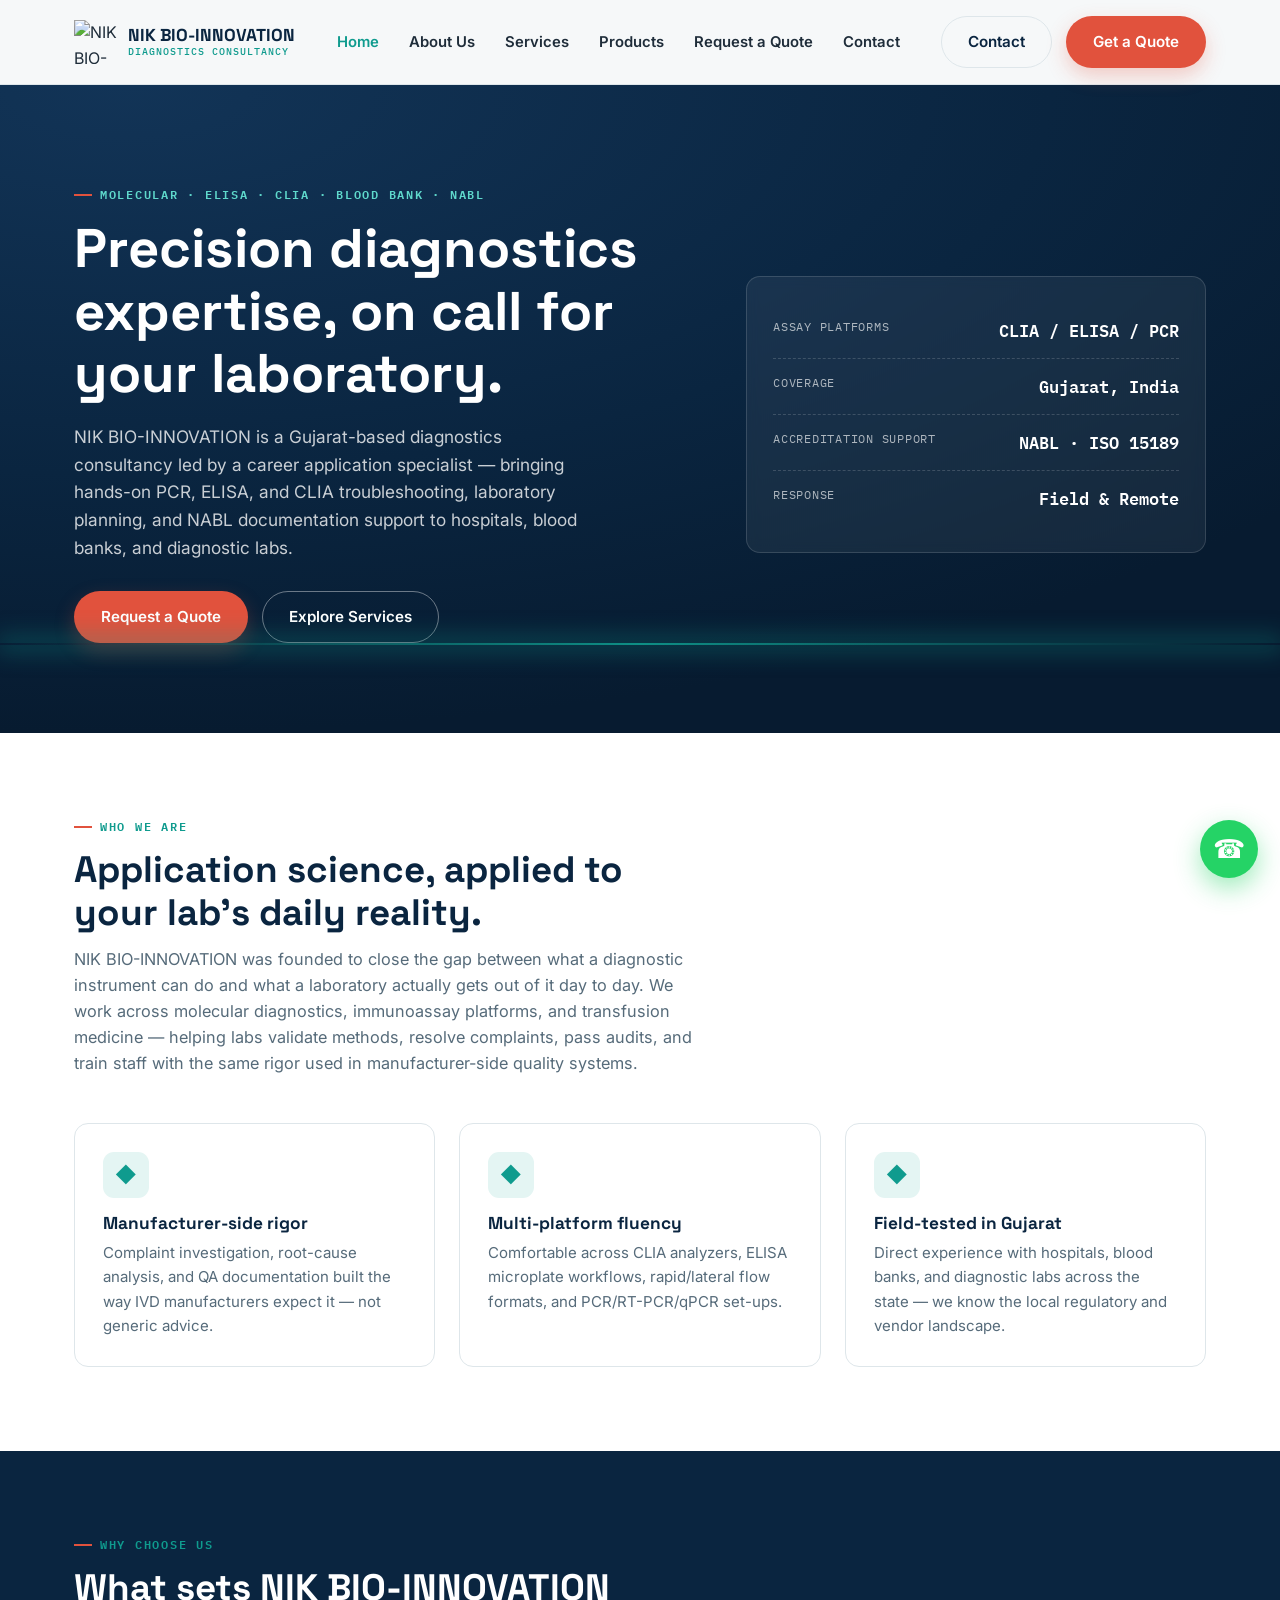
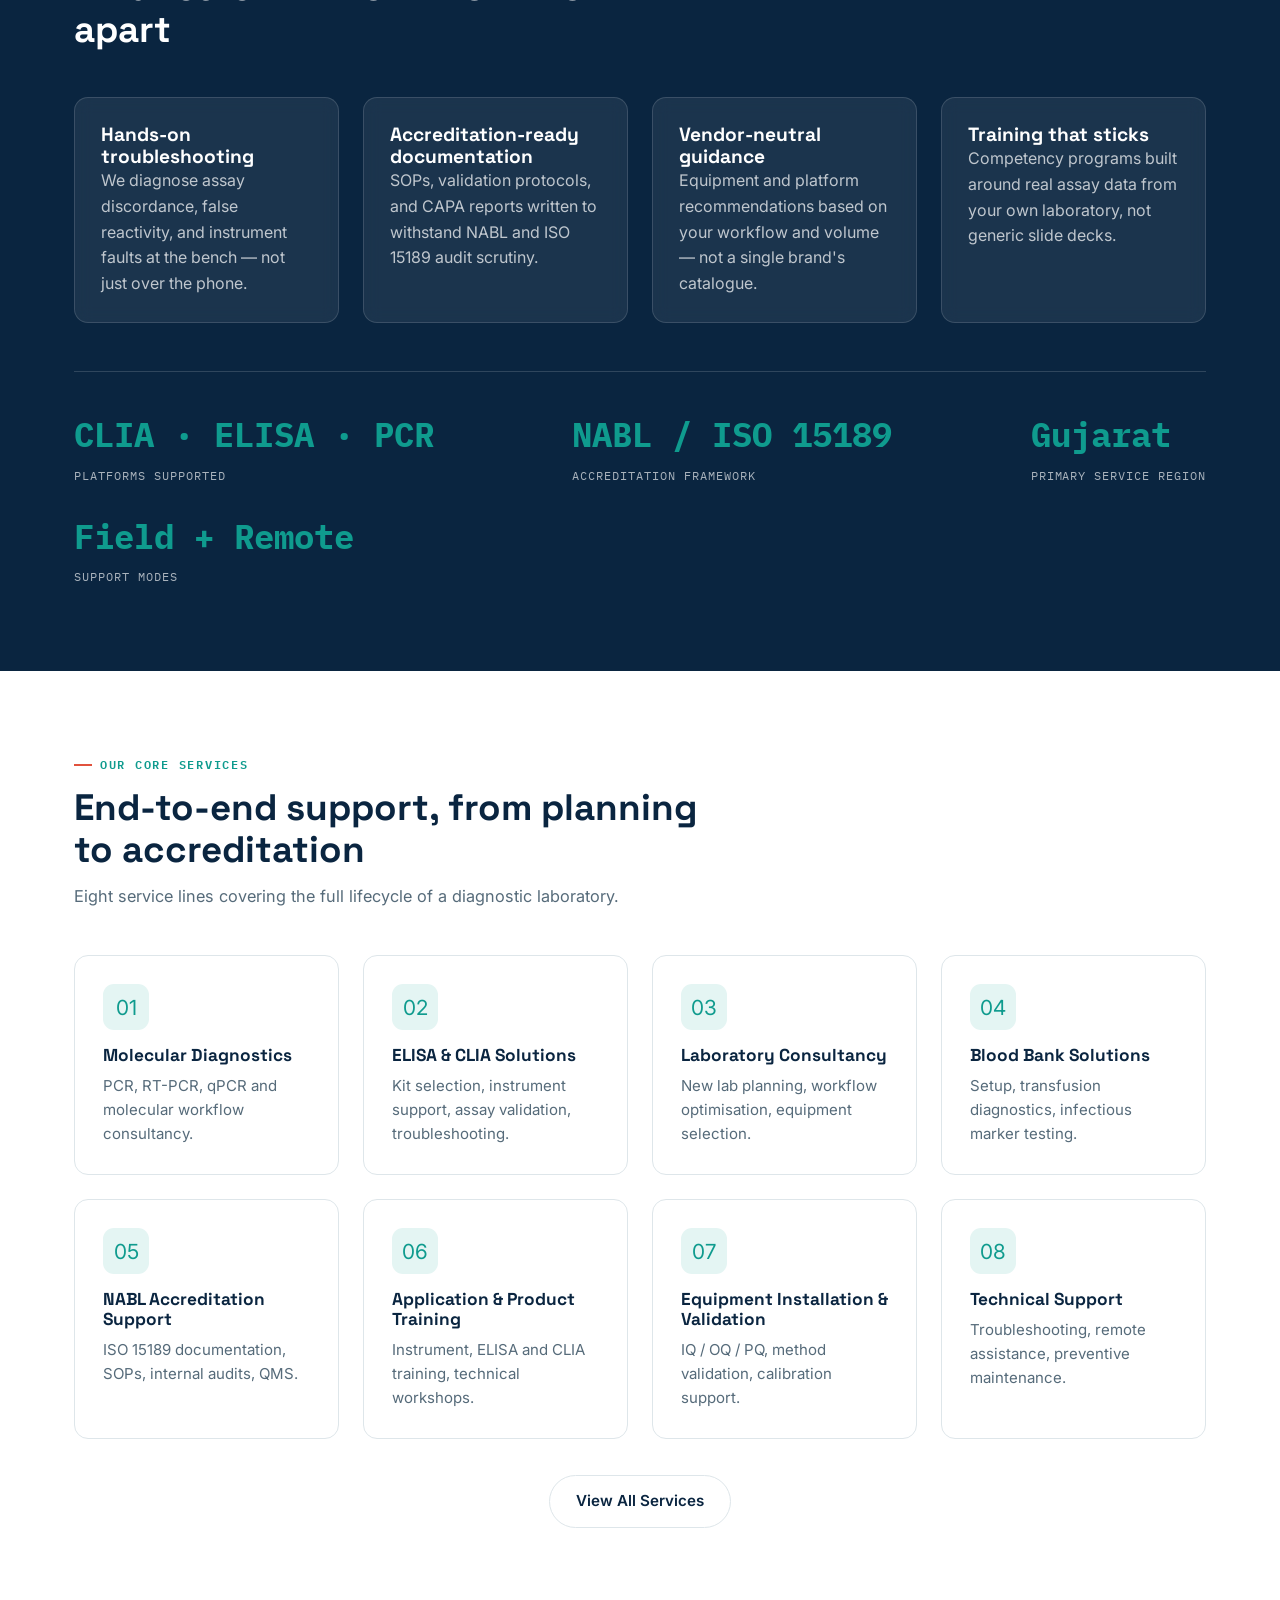
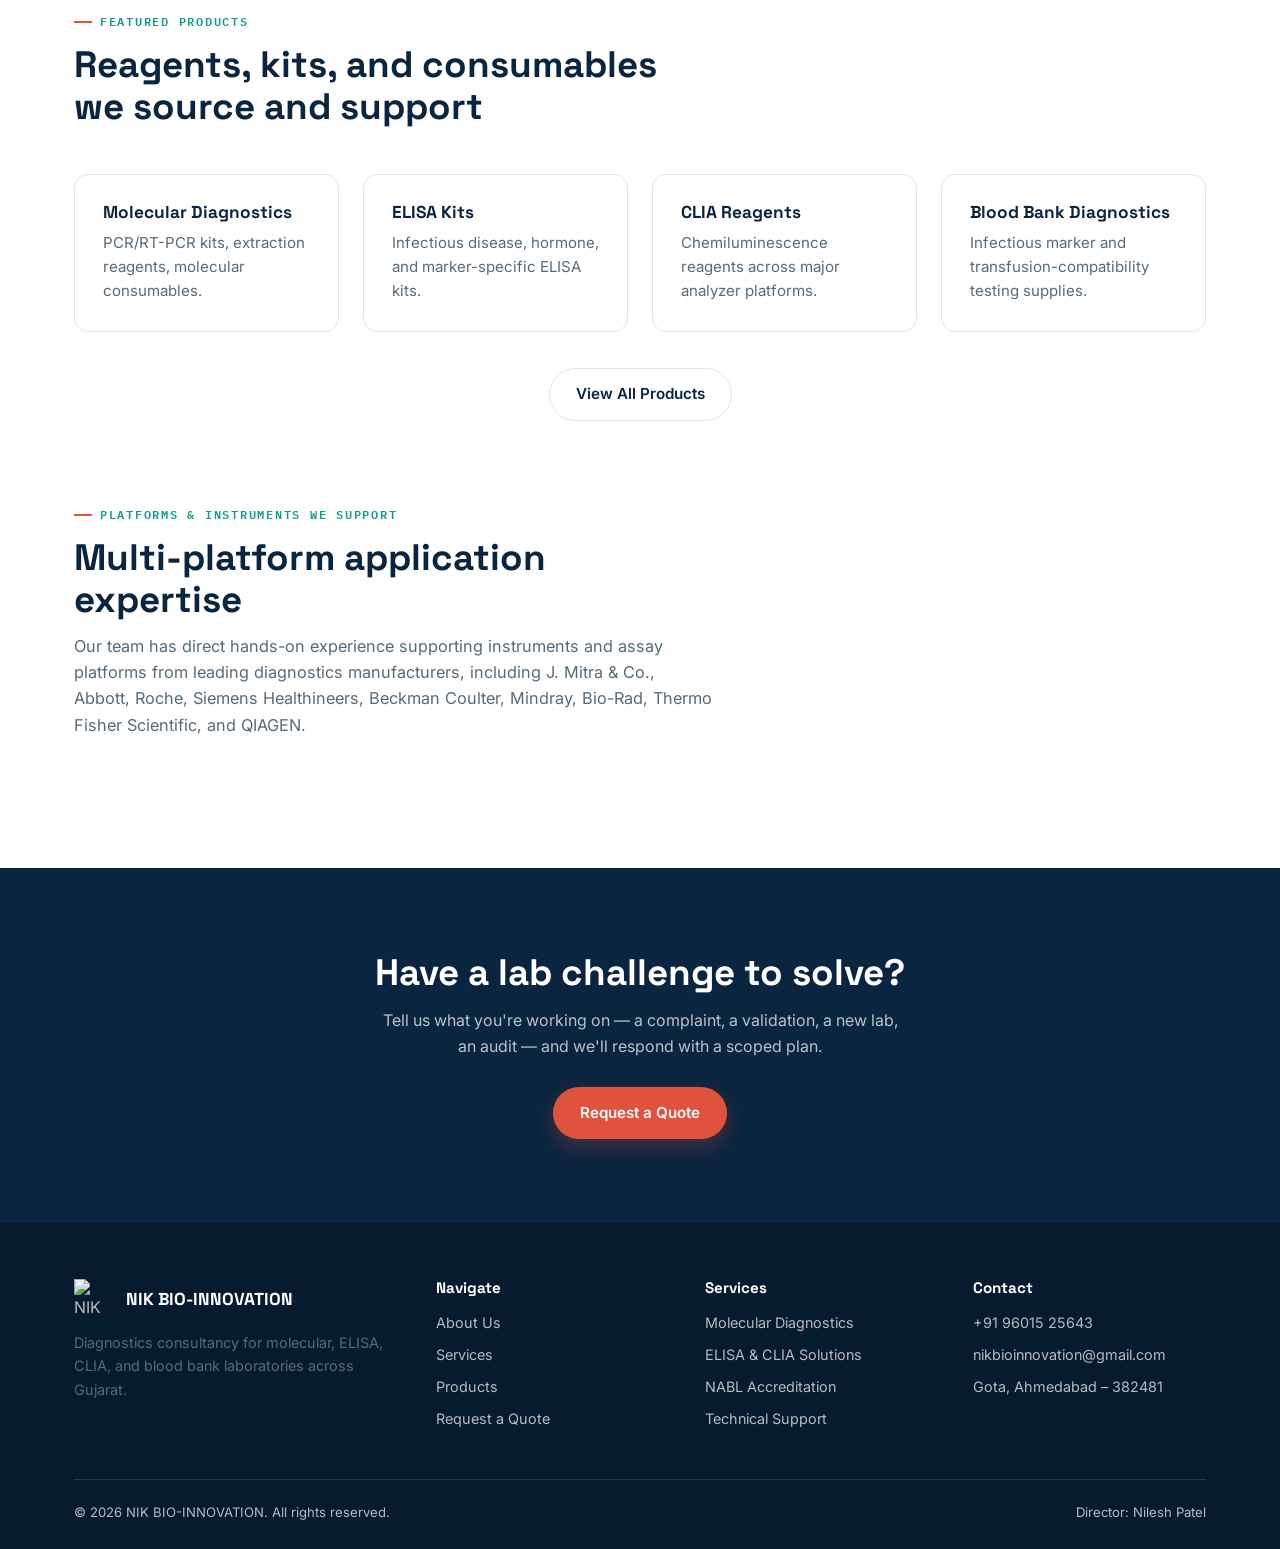
==== index.html @ 56660e92 "Add files via upload" ====
<!DOCTYPE html>
<html lang="en">
<head>
<meta charset="UTF-8">
<meta name="viewport" content="width=device-width, initial-scale=1.0">
<title>NIK BIO-INNOVATION | Diagnostics Consultancy — Gujarat, India</title>
<meta name="description" content="NIK BIO-INNOVATION provides molecular diagnostics, ELISA & CLIA solutions, laboratory consultancy, blood bank setup, NABL accreditation support, and technical training across Gujarat, India.">
<link rel="icon" type="image/png" href="assets/favicon-32.png">
<link rel="apple-touch-icon" href="assets/apple-touch-icon.png">
<link rel="stylesheet" href="style.css">
</head>
<body>

<header class="site">
  <nav class="nav">
    <a href="index.html" class="brand">
      <div class="brand-mark"><img src="assets/logo-icon.png" alt="NIK BIO-INNOVATION logo"></div>
      <div class="brand-name">NIK BIO-INNOVATION<span>Diagnostics Consultancy</span></div>
    </a>
    <ul class="nav-links">
      <li><a href="index.html" class="active">Home</a></li>
      <li><a href="about.html">About Us</a></li>
      <li><a href="services.html">Services</a></li>
      <li><a href="products.html">Products</a></li>
      <li><a href="quote.html">Request a Quote</a></li>
      <li><a href="contact.html">Contact</a></li>
    </ul>
    <div class="nav-cta">
      <a href="contact.html" class="btn btn-outline">Contact</a>
      <a href="quote.html" class="btn btn-primary">Get a Quote</a>
      <button class="hamburger" aria-label="Menu"><span></span><span></span><span></span></button>
    </div>
  </nav>
</header>

<!-- HERO -->
<section class="hero">
  <div class="wrap hero-grid">
    <div>
      <div class="eyebrow" style="color:#5FD9CC">Molecular · ELISA · CLIA · Blood Bank · NABL</div>
      <h1 style="color:#fff">Precision diagnostics expertise, on call for your laboratory.</h1>
      <p class="lead">NIK BIO-INNOVATION is a Gujarat-based diagnostics consultancy led by a career application specialist — bringing hands-on PCR, ELISA, and CLIA troubleshooting, laboratory planning, and NABL documentation support to hospitals, blood banks, and diagnostic labs.</p>
      <div class="hero-actions">
        <a href="quote.html" class="btn btn-primary">Request a Quote</a>
        <a href="services.html" class="btn btn-on-dark">Explore Services</a>
      </div>
    </div>
    <div class="readout plate-grid-light">
      <div class="readout-row"><span class="readout-label">Assay Platforms</span><span class="readout-value">CLIA / ELISA / PCR</span></div>
      <div class="readout-row"><span class="readout-label">Coverage</span><span class="readout-value">Gujarat, India</span></div>
      <div class="readout-row"><span class="readout-label">Accreditation Support</span><span class="readout-value">NABL · ISO 15189</span></div>
      <div class="readout-row"><span class="readout-label">Response</span><span class="readout-value">Field &amp; Remote</span></div>
    </div>
  </div>
</section>

<!-- COMPANY INTRO -->
<section class="bg-panel">
  <div class="wrap">
    <div class="section-head reveal">
      <div class="eyebrow">Who we are</div>
      <h2>Application science, applied to your lab's daily reality.</h2>
      <p>NIK BIO-INNOVATION was founded to close the gap between what a diagnostic instrument can do and what a laboratory actually gets out of it day to day. We work across molecular diagnostics, immunoassay platforms, and transfusion medicine — helping labs validate methods, resolve complaints, pass audits, and train staff with the same rigor used in manufacturer-side quality systems.</p>
    </div>
    <div class="grid grid-3">
      <div class="card reveal">
        <div class="icon">◆</div>
        <h3>Manufacturer-side rigor</h3>
        <p>Complaint investigation, root-cause analysis, and QA documentation built the way IVD manufacturers expect it — not generic advice.</p>
      </div>
      <div class="card reveal">
        <div class="icon">◆</div>
        <h3>Multi-platform fluency</h3>
        <p>Comfortable across CLIA analyzers, ELISA microplate workflows, rapid/lateral flow formats, and PCR/RT-PCR/qPCR set-ups.</p>
      </div>
      <div class="card reveal">
        <div class="icon">◆</div>
        <h3>Field-tested in Gujarat</h3>
        <p>Direct experience with hospitals, blood banks, and diagnostic labs across the state — we know the local regulatory and vendor landscape.</p>
      </div>
    </div>
  </div>
</section>

<!-- WHY CHOOSE US -->
<section class="bg-navy plate-grid-light">
  <div class="wrap">
    <div class="section-head reveal">
      <div class="eyebrow">Why choose us</div>
      <h2>What sets NIK BIO-INNOVATION apart</h2>
    </div>
    <div class="grid grid-4">
      <div class="glass reveal">
        <h3>Hands-on troubleshooting</h3>
        <p>We diagnose assay discordance, false reactivity, and instrument faults at the bench — not just over the phone.</p>
      </div>
      <div class="glass reveal">
        <h3>Accreditation-ready documentation</h3>
        <p>SOPs, validation protocols, and CAPA reports written to withstand NABL and ISO 15189 audit scrutiny.</p>
      </div>
      <div class="glass reveal">
        <h3>Vendor-neutral guidance</h3>
        <p>Equipment and platform recommendations based on your workflow and volume — not a single brand's catalogue.</p>
      </div>
      <div class="glass reveal">
        <h3>Training that sticks</h3>
        <p>Competency programs built around real assay data from your own laboratory, not generic slide decks.</p>
      </div>
    </div>
    <div class="stats reveal" style="margin-top:48px; border-top:1px solid rgba(255,255,255,0.15); padding-top:36px;">
      <div class="stat"><div class="num">CLIA · ELISA · PCR</div><div class="lbl">Platforms Supported</div></div>
      <div class="stat"><div class="num">NABL / ISO 15189</div><div class="lbl">Accreditation Framework</div></div>
      <div class="stat"><div class="num">Gujarat</div><div class="lbl">Primary Service Region</div></div>
      <div class="stat"><div class="num">Field + Remote</div><div class="lbl">Support Modes</div></div>
    </div>
  </div>
</section>

<!-- CORE SERVICES -->
<section class="bg-panel">
  <div class="wrap">
    <div class="section-head reveal">
      <div class="eyebrow">Our core services</div>
      <h2>End-to-end support, from planning to accreditation</h2>
      <p>Eight service lines covering the full lifecycle of a diagnostic laboratory.</p>
    </div>
    <div class="grid grid-4">
      <div class="card reveal"><div class="icon">01</div><h3>Molecular Diagnostics</h3><p>PCR, RT-PCR, qPCR and molecular workflow consultancy.</p></div>
      <div class="card reveal"><div class="icon">02</div><h3>ELISA &amp; CLIA Solutions</h3><p>Kit selection, instrument support, assay validation, troubleshooting.</p></div>
      <div class="card reveal"><div class="icon">03</div><h3>Laboratory Consultancy</h3><p>New lab planning, workflow optimisation, equipment selection.</p></div>
      <div class="card reveal"><div class="icon">04</div><h3>Blood Bank Solutions</h3><p>Setup, transfusion diagnostics, infectious marker testing.</p></div>
      <div class="card reveal"><div class="icon">05</div><h3>NABL Accreditation Support</h3><p>ISO 15189 documentation, SOPs, internal audits, QMS.</p></div>
      <div class="card reveal"><div class="icon">06</div><h3>Application &amp; Product Training</h3><p>Instrument, ELISA and CLIA training, technical workshops.</p></div>
      <div class="card reveal"><div class="icon">07</div><h3>Equipment Installation &amp; Validation</h3><p>IQ / OQ / PQ, method validation, calibration support.</p></div>
      <div class="card reveal"><div class="icon">08</div><h3>Technical Support</h3><p>Troubleshooting, remote assistance, preventive maintenance.</p></div>
    </div>
    <div style="text-align:center; margin-top:36px;">
      <a href="services.html" class="btn btn-outline">View All Services</a>
    </div>
  </div>
</section>

<!-- FEATURED PRODUCTS -->
<section class="bg-panel" style="padding-top:0;">
  <div class="wrap">
    <div class="section-head reveal">
      <div class="eyebrow">Featured products</div>
      <h2>Reagents, kits, and consumables we source and support</h2>
    </div>
    <div class="grid grid-4">
      <div class="card reveal"><h3>Molecular Diagnostics</h3><p>PCR/RT-PCR kits, extraction reagents, molecular consumables.</p></div>
      <div class="card reveal"><h3>ELISA Kits</h3><p>Infectious disease, hormone, and marker-specific ELISA kits.</p></div>
      <div class="card reveal"><h3>CLIA Reagents</h3><p>Chemiluminescence reagents across major analyzer platforms.</p></div>
      <div class="card reveal"><h3>Blood Bank Diagnostics</h3><p>Infectious marker and transfusion-compatibility testing supplies.</p></div>
    </div>
    <div style="text-align:center; margin-top:36px;">
      <a href="products.html" class="btn btn-outline">View All Products</a>
    </div>
  </div>
</section>

<!-- PLATFORMS WE SUPPORT (replaces "brands we work with") -->
<section class="bg-panel" style="padding-top:0;">
  <div class="wrap">
    <div class="section-head reveal">
      <div class="eyebrow">Platforms &amp; instruments we support</div>
      <h2>Multi-platform application expertise</h2>
      <p>Our team has direct hands-on experience supporting instruments and assay platforms from leading diagnostics manufacturers, including J. Mitra &amp; Co., Abbott, Roche, Siemens Healthineers, Beckman Coulter, Mindray, Bio-Rad, Thermo Fisher Scientific, and QIAGEN.</p>
    </div>
  </div>
</section>

<!-- REQUEST A QUOTE STRIP -->
<section class="bg-navy plate-grid-light">
  <div class="wrap" style="text-align:center;">
    <h2 style="color:#fff;">Have a lab challenge to solve?</h2>
    <p style="max-width:520px; margin:14px auto 28px;">Tell us what you're working on — a complaint, a validation, a new lab, an audit — and we'll respond with a scoped plan.</p>
    <a href="quote.html" class="btn btn-primary">Request a Quote</a>
  </div>
</section>

<div id="contact"></div>
<!-- FOOTER -->
<footer>
  <div class="wrap">
    <div class="footer-grid">
      <div>
        <div class="footer-brand"><img src="assets/logo-icon.png" alt="NIK BIO-INNOVATION logo"><div class="brand-name" style="color:#fff;">NIK BIO-INNOVATION</div></div>
        <p style="margin-top:12px; font-size:0.9rem;">Diagnostics consultancy for molecular, ELISA, CLIA, and blood bank laboratories across Gujarat.</p>
      </div>
      <div>
        <h4>Navigate</h4>
        <ul>
          <li><a href="about.html">About Us</a></li>
          <li><a href="services.html">Services</a></li>
          <li><a href="products.html">Products</a></li>
          <li><a href="quote.html">Request a Quote</a></li>
        </ul>
      </div>
      <div>
        <h4>Services</h4>
        <ul>
          <li><a href="services.html">Molecular Diagnostics</a></li>
          <li><a href="services.html">ELISA &amp; CLIA Solutions</a></li>
          <li><a href="services.html">NABL Accreditation</a></li>
          <li><a href="services.html">Technical Support</a></li>
        </ul>
      </div>
      <div>
        <h4>Contact</h4>
        <ul>
          <li>+91 96015 25643</li>
          <li>nikbioinnovation@gmail.com</li>
          <li>Gota, Ahmedabad – 382481</li>
        </ul>
      </div>
    </div>
    <div class="footer-bottom">
      <span>&copy; 2026 NIK BIO-INNOVATION. All rights reserved.</span>
      <span>Director: Nilesh Patel</span>
    </div>
  </div>
</footer>

<a class="wa-float" href="https://wa.me/919601525643" target="_blank" rel="noopener" aria-label="Chat on WhatsApp">☎</a>

<script src="script.js"></script>
</body>
</html>
---- style.css ----
/* ============================================================
   NIK BIO-INNOVATION — Design tokens
   Palette: Clinical Navy / Assay Teal / Reagent Coral
   Type: Space Grotesk (display) · Inter (body) · IBM Plex Mono (data)
   Signature: plate-reader scan sweep + microplate dot grid
   ============================================================ */

@import url('https://fonts.googleapis.com/css2?family=Space+Grotesk:wght@500;600;700&family=Inter:wght@400;500;600;700&family=IBM+Plex+Mono:wght@500;600&display=swap');

:root{
  --navy:        #0A2540;
  --navy-soft:   #123457;
  --teal:        #0F9B8E;
  --teal-soft:   #E4F5F3;
  --coral:       #E1523D;
  --coral-soft:  #FCE7E3;
  --bg:          #F6F8F9;
  --panel:       #FFFFFF;
  --ink:         #1F2D3A;
  --ink-soft:    #566B7A;
  --line:        #DEE6EA;

  --font-display: 'Space Grotesk', sans-serif;
  --font-body:    'Inter', sans-serif;
  --font-mono:    'IBM Plex Mono', monospace;

  --radius: 14px;
  --container: 1180px;
}

*{box-sizing:border-box; margin:0; padding:0;}
html{scroll-behavior:smooth;}
body{
  font-family: var(--font-body);
  color: var(--ink);
  background: var(--bg);
  line-height: 1.6;
  -webkit-font-smoothing: antialiased;
}
img{max-width:100%; display:block;}
a{color:inherit; text-decoration:none;}
ul{list-style:none;}

.wrap{max-width: var(--container); margin: 0 auto; padding: 0 24px;}

h1,h2,h3,h4{font-family: var(--font-display); color: var(--navy); line-height:1.15; font-weight:700;}
h1{font-size: clamp(2.1rem, 4.4vw, 3.4rem);}
h2{font-size: clamp(1.6rem, 3vw, 2.3rem);}
h3{font-size: 1.2rem;}
p{color: var(--ink-soft);}

.eyebrow{
  font-family: var(--font-mono);
  font-size: 0.78rem;
  letter-spacing: 0.14em;
  text-transform: uppercase;
  color: var(--teal);
  font-weight: 600;
  display:flex; align-items:center; gap:8px;
  margin-bottom: 12px;
}
.eyebrow::before{
  content:"";
  width: 18px; height: 2px; background: var(--coral);
  display:inline-block;
}

/* microplate dot-grid texture, used sparingly as the visual signature */
.plate-grid{
  background-image: radial-gradient(circle, rgba(10,37,64,0.10) 1.4px, transparent 1.4px);
  background-size: 22px 22px;
}
.plate-grid-light{
  background-image: radial-gradient(circle, rgba(255,255,255,0.16) 1.4px, transparent 1.4px);
  background-size: 22px 22px;
}

/* ---------- Buttons ---------- */
.btn{
  display:inline-flex; align-items:center; gap:8px;
  font-family: var(--font-body); font-weight:600; font-size:0.95rem;
  padding: 13px 26px; border-radius: 100px;
  border: 1.5px solid transparent; cursor:pointer;
  transition: transform .18s ease, box-shadow .18s ease, background .18s ease, color .18s ease;
}
.btn-primary{ background: var(--coral); color:#fff; box-shadow: 0 8px 20px rgba(225,82,61,0.28);}
.btn-primary:hover{ transform: translateY(-2px); box-shadow: 0 12px 26px rgba(225,82,61,0.36);}
.btn-outline{ background: transparent; color: var(--navy); border-color: var(--line);}
.btn-outline:hover{ border-color: var(--navy); transform: translateY(-2px);}
.btn-on-dark{ background: transparent; color:#fff; border-color: rgba(255,255,255,0.4);}
.btn-on-dark:hover{ background: rgba(255,255,255,0.12); transform: translateY(-2px);}

/* ---------- Header / Nav ---------- */
header.site{
  position: sticky; top:0; z-index: 200;
  background: rgba(246,248,249,0.92);
  backdrop-filter: blur(10px);
  border-bottom: 1px solid var(--line);
}
.nav{
  display:flex; align-items:center; justify-content:space-between;
  padding: 16px 24px; max-width: var(--container); margin:0 auto;
}
.brand{ display:flex; align-items:center; gap:10px; }
.brand-mark{
  width:44px; height:44px;
  display:flex; align-items:center; justify-content:center;
  flex-shrink:0;
}
.brand-mark img{ width:100%; height:100%; object-fit:contain; }
.brand-name{ font-family: var(--font-display); font-weight:700; color:var(--navy); font-size:1.08rem; line-height:1.1;}
.brand-name span{display:block; font-family: var(--font-mono); font-weight:500; font-size:0.62rem; letter-spacing:0.1em; color: var(--teal); text-transform:uppercase; margin-top:2px;}

.nav-links{ display:flex; align-items:center; gap:30px; }
.nav-links a{ font-weight:600; font-size:0.93rem; color: var(--ink); position:relative; padding: 4px 0;}
.nav-links a.active, .nav-links a:hover{ color: var(--teal); }
.nav-cta{ display:flex; align-items:center; gap:14px; }
.hamburger{ display:none; flex-direction:column; gap:5px; cursor:pointer; background:none; border:none; }
.hamburger span{ width:24px; height:2px; background: var(--navy); border-radius:2px; }

@media (max-width: 900px){
  .nav-links{
    position: fixed; inset: 68px 0 0 0; background: var(--panel);
    flex-direction:column; align-items:flex-start; padding: 28px 24px;
    gap: 22px; transform: translateX(100%); transition: transform .3s ease;
    border-top:1px solid var(--line);
  }
  .nav-links.open{ transform: translateX(0); }
  .hamburger{ display:flex; }
  .nav-cta .btn-outline{ display:none; }
}

/* ---------- Hero ---------- */
.hero{
  position:relative; overflow:hidden;
  background: radial-gradient(120% 100% at 10% 0%, var(--navy-soft) 0%, var(--navy) 60%, #071b30 100%);
  color:#fff; padding: 100px 0 90px;
}
.hero::after{
  /* scan sweep signature */
  content:"";
  position:absolute; left:0; right:0; height:2px;
  background: linear-gradient(90deg, transparent, rgba(15,155,142,0.9), transparent);
  box-shadow: 0 0 24px 4px rgba(15,155,142,0.55);
  animation: sweep 5.5s linear infinite;
}
@keyframes sweep{
  0%{ top:6%; opacity:0;} 8%{opacity:1;} 92%{opacity:1;} 100%{ top:96%; opacity:0;}
}
.hero-grid{ display:grid; grid-template-columns: 1.15fr 0.85fr; gap:50px; align-items:center; }
@media (max-width: 900px){ .hero-grid{ grid-template-columns:1fr; } }
.hero p.lead{ color: rgba(255,255,255,0.78); font-size:1.08rem; max-width:520px; margin: 18px 0 30px; }
.hero-actions{ display:flex; gap:14px; flex-wrap:wrap; }

.readout{
  background: rgba(255,255,255,0.06);
  border:1px solid rgba(255,255,255,0.14);
  border-radius: var(--radius);
  padding: 26px;
  backdrop-filter: blur(6px);
}
.readout-row{ display:flex; justify-content:space-between; padding:14px 0; border-bottom:1px dashed rgba(255,255,255,0.16); }
.readout-row:last-child{ border-bottom:none; }
.readout-label{ font-family: var(--font-mono); font-size:0.78rem; letter-spacing:0.06em; color: rgba(255,255,255,0.65); text-transform:uppercase;}
.readout-value{ font-family: var(--font-mono); font-weight:600; color:#fff; font-size:1.05rem;}

/* ---------- Sections ---------- */
section{ padding: 84px 0; }
.section-head{ max-width: 640px; margin-bottom: 46px; }
.section-head p{ margin-top:12px; font-size:1.02rem; }
.bg-panel{ background: var(--panel); }
.bg-navy{ background: var(--navy); color:#fff; }
.bg-navy h2, .bg-navy h3{ color:#fff; }
.bg-navy p{ color: rgba(255,255,255,0.72); }

/* ---------- Cards / grids ---------- */
.grid{ display:grid; gap:24px; }
.grid-3{ grid-template-columns: repeat(3, 1fr); }
.grid-4{ grid-template-columns: repeat(4, 1fr); }
.grid-2{ grid-template-columns: repeat(2, 1fr); }
@media (max-width: 900px){ .grid-3, .grid-4{ grid-template-columns: repeat(2,1fr); } }
@media (max-width: 620px){ .grid-3, .grid-4, .grid-2{ grid-template-columns: 1fr; } }

.card{
  background: var(--panel);
  border: 1px solid var(--line);
  border-radius: var(--radius);
  padding: 28px;
  transition: transform .22s ease, box-shadow .22s ease, border-color .22s ease;
}
.card:hover{ transform: translateY(-4px); box-shadow: 0 16px 32px rgba(10,37,64,0.08); border-color: rgba(15,155,142,0.35); }
.card .icon{
  width:46px; height:46px; border-radius:11px;
  background: var(--teal-soft); color: var(--teal);
  display:flex; align-items:center; justify-content:center;
  margin-bottom:16px; font-size:1.3rem;
}
.card h3{ margin-bottom:8px; font-size:1.08rem; }
.card p{ font-size:0.94rem; }

/* glassmorphism variant for dark sections */
.glass{
  background: rgba(255,255,255,0.07);
  border: 1px solid rgba(255,255,255,0.14);
  backdrop-filter: blur(8px);
  border-radius: var(--radius);
  padding: 26px;
}
.glass h3{ color:#fff; }
.glass p{ color: rgba(255,255,255,0.72); }

/* ---------- Stats ---------- */
.stats{ display:flex; justify-content:space-between; flex-wrap:wrap; gap:24px; }
.stat{ font-family: var(--font-mono); }
.stat .num{ font-size: 2.1rem; font-weight:700; color: var(--teal); }
.stat .lbl{ font-size:0.76rem; letter-spacing:0.08em; text-transform:uppercase; color: rgba(255,255,255,0.65); margin-top:4px;}

/* ---------- Service accordion (services page) ---------- */
.service-block{ border:1px solid var(--line); border-radius: var(--radius); background:var(--panel); margin-bottom:18px; overflow:hidden; }
.service-head{
  display:flex; align-items:center; justify-content:space-between; gap:16px;
  padding: 22px 26px; cursor:pointer;
}
.service-head h3{ display:flex; align-items:center; gap:14px; font-size:1.1rem; }
.service-head .num{ font-family: var(--font-mono); color: var(--coral); font-size:0.85rem; }
.chev{ transition: transform .25s ease; color: var(--teal); font-size:1.2rem; }
.service-block.open .chev{ transform: rotate(45deg); }
.service-body{ max-height:0; overflow:hidden; transition: max-height .35s ease; padding:0 26px; }
.service-block.open .service-body{ max-height: 400px; padding: 0 26px 24px; }
.service-body ul{ display:grid; grid-template-columns: repeat(2,1fr); gap:10px 20px; }
@media (max-width:620px){ .service-body ul{ grid-template-columns:1fr; } }
.service-body li{ font-size:0.94rem; color: var(--ink-soft); padding-left:18px; position:relative; }
.service-body li::before{ content:"—"; position:absolute; left:0; color: var(--coral); }

/* ---------- Table (products) ---------- */
.table-wrap{ overflow-x:auto; border:1px solid var(--line); border-radius: var(--radius); background:var(--panel); }
table{ width:100%; border-collapse:collapse; min-width: 640px; }
th{ text-align:left; font-family: var(--font-mono); font-size:0.74rem; letter-spacing:0.08em; text-transform:uppercase; color: var(--ink-soft); padding:16px 20px; border-bottom:1px solid var(--line); background: #FAFCFC;}
td{ padding:18px 20px; border-bottom:1px solid var(--line); font-size:0.94rem; }
tr:last-child td{ border-bottom:none; }
.tag{ display:inline-block; font-family: var(--font-mono); font-size:0.72rem; padding:3px 10px; border-radius:100px; background: var(--teal-soft); color: var(--teal); font-weight:600;}

/* ---------- Form ---------- */
.form-card{ background: var(--panel); border:1px solid var(--line); border-radius: var(--radius); padding: 36px; }
.form-row{ display:grid; grid-template-columns: 1fr 1fr; gap:18px; margin-bottom:18px; }
@media (max-width:620px){ .form-row{ grid-template-columns:1fr; } }
label{ font-size:0.82rem; font-weight:600; color: var(--navy); display:block; margin-bottom:7px; }
input, select, textarea{
  width:100%; padding: 13px 15px; border-radius:10px; border:1.5px solid var(--line);
  font-family: var(--font-body); font-size:0.95rem; color: var(--ink); background:#fff;
  transition: border-color .18s ease;
}
input:focus, select:focus, textarea:focus{ outline:none; border-color: var(--teal); }
textarea{ resize: vertical; min-height:110px; }

/* ---------- Testimonials ---------- */
.testimonial{ background: var(--panel); border:1px solid var(--line); border-radius: var(--radius); padding:28px; }
.testimonial p.quote{ font-style: italic; color: var(--ink); font-size:1rem; margin-bottom:16px; }
.testimonial .who{ font-family: var(--font-mono); font-size:0.82rem; color: var(--ink-soft); }

/* ---------- Footer ---------- */
footer{ background: #071B30; color: rgba(255,255,255,0.7); padding: 56px 0 26px; }
.footer-brand{ display:flex; align-items:center; gap:12px; margin-bottom:12px; }
.footer-brand img{ width:40px; height:40px; object-fit:contain; }
.footer-grid{ display:grid; grid-template-columns: 1.4fr 1fr 1fr 1fr; gap:36px; margin-bottom:40px;}
@media (max-width:760px){ .footer-grid{ grid-template-columns:1fr 1fr; } }
footer h4{ color:#fff; font-size:0.95rem; margin-bottom:14px; }
footer li{ margin-bottom:9px; font-size:0.9rem; }
footer a:hover{ color: var(--teal); }
.footer-bottom{ border-top:1px solid rgba(255,255,255,0.12); padding-top:22px; display:flex; justify-content:space-between; flex-wrap:wrap; gap:10px; font-size:0.82rem; }

/* ---------- WhatsApp float ---------- */
.wa-float{
  position: fixed; right: 22px; bottom: 22px; z-index:300;
  width:58px; height:58px; border-radius:50%;
  background:#25D366; color:#fff; display:flex; align-items:center; justify-content:center;
  box-shadow: 0 10px 26px rgba(37,211,102,0.45);
  font-size:1.6rem; transition: transform .2s ease;
}
.wa-float:hover{ transform: scale(1.08); }

/* ---------- Breadcrumb / page hero (inner pages) ---------- */
.page-hero{
  background: linear-gradient(135deg, var(--navy), var(--navy-soft));
  color:#fff; padding: 64px 0 56px;
}
.page-hero .eyebrow{ color: var(--teal); }
.page-hero p{ color: rgba(255,255,255,0.72); max-width:560px; margin-top:12px; }

/* ---------- reveal on scroll ---------- */
.reveal{ opacity:0; transform: translateY(18px); transition: opacity .6s ease, transform .6s ease; }
.reveal.in{ opacity:1; transform:none; }

@media (prefers-reduced-motion: reduce){
  *{ animation:none !important; transition:none !important; }
  .reveal{ opacity:1; transform:none; }
}
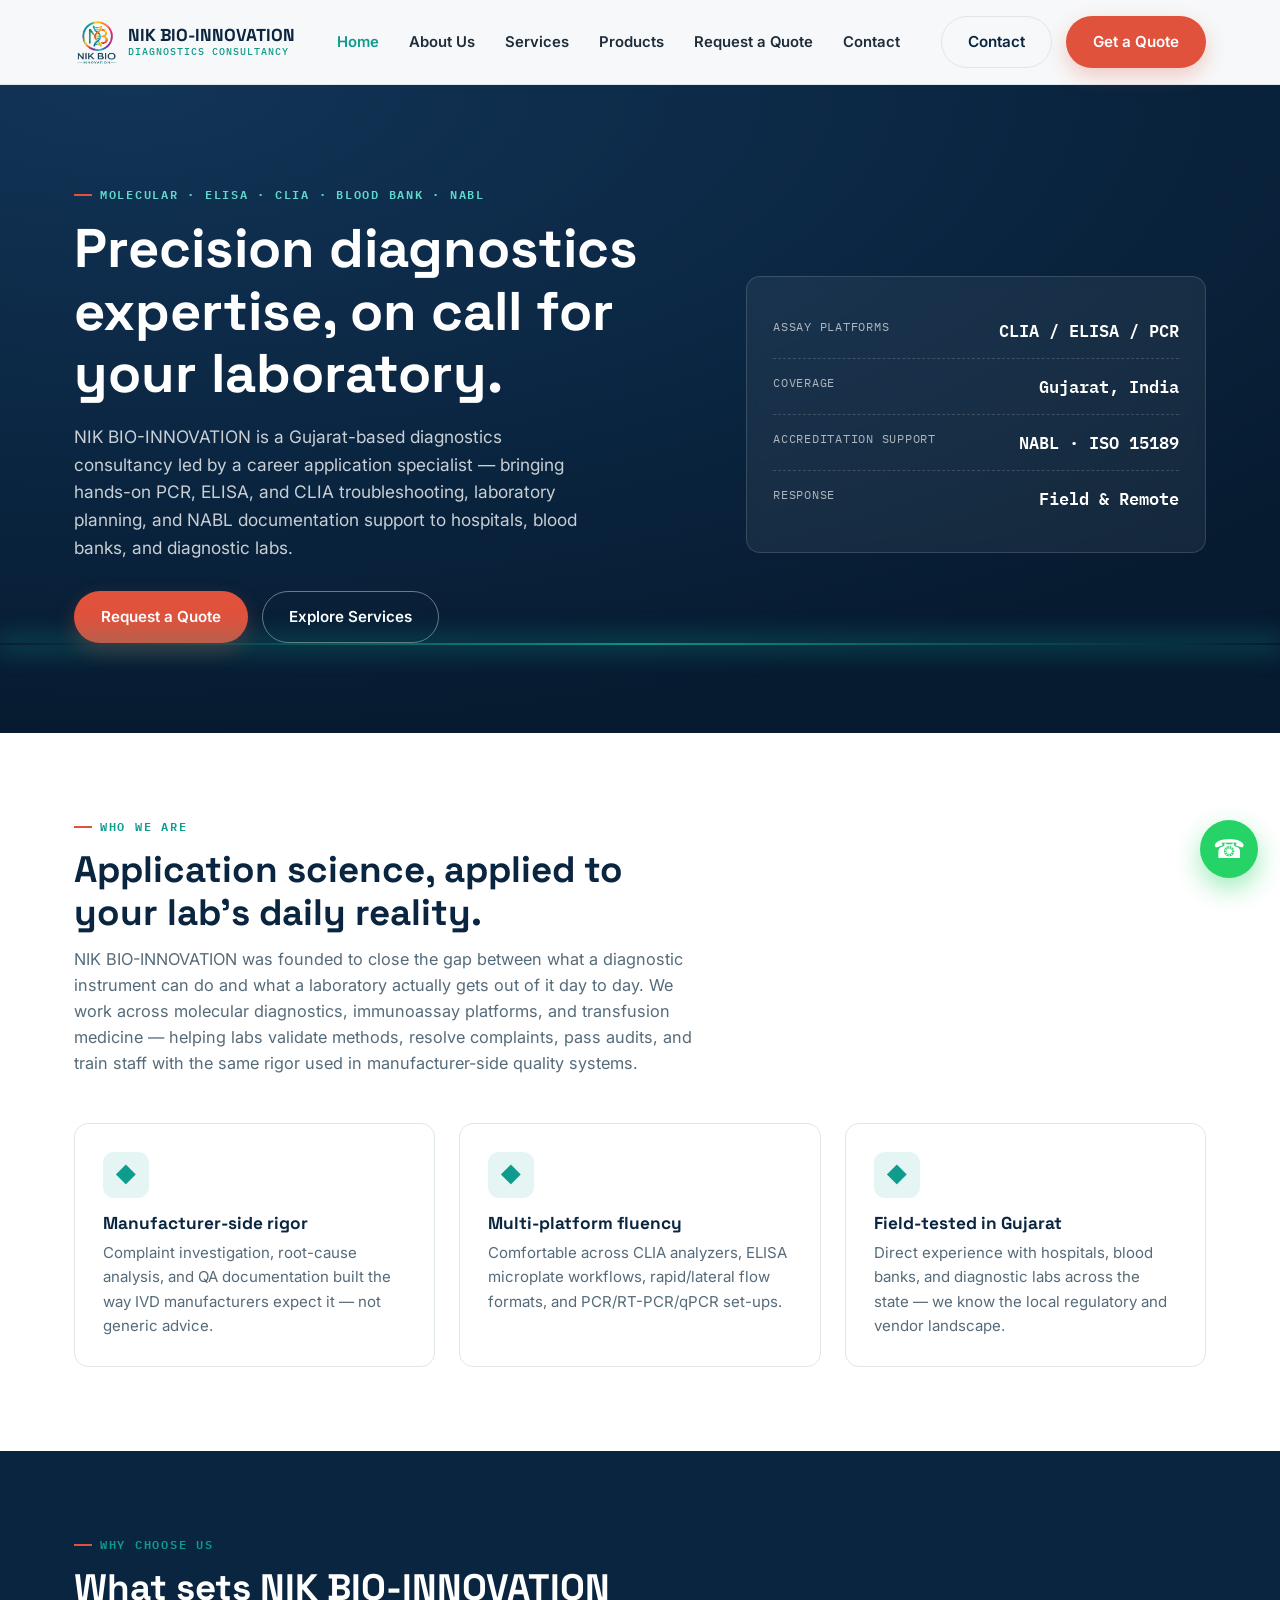
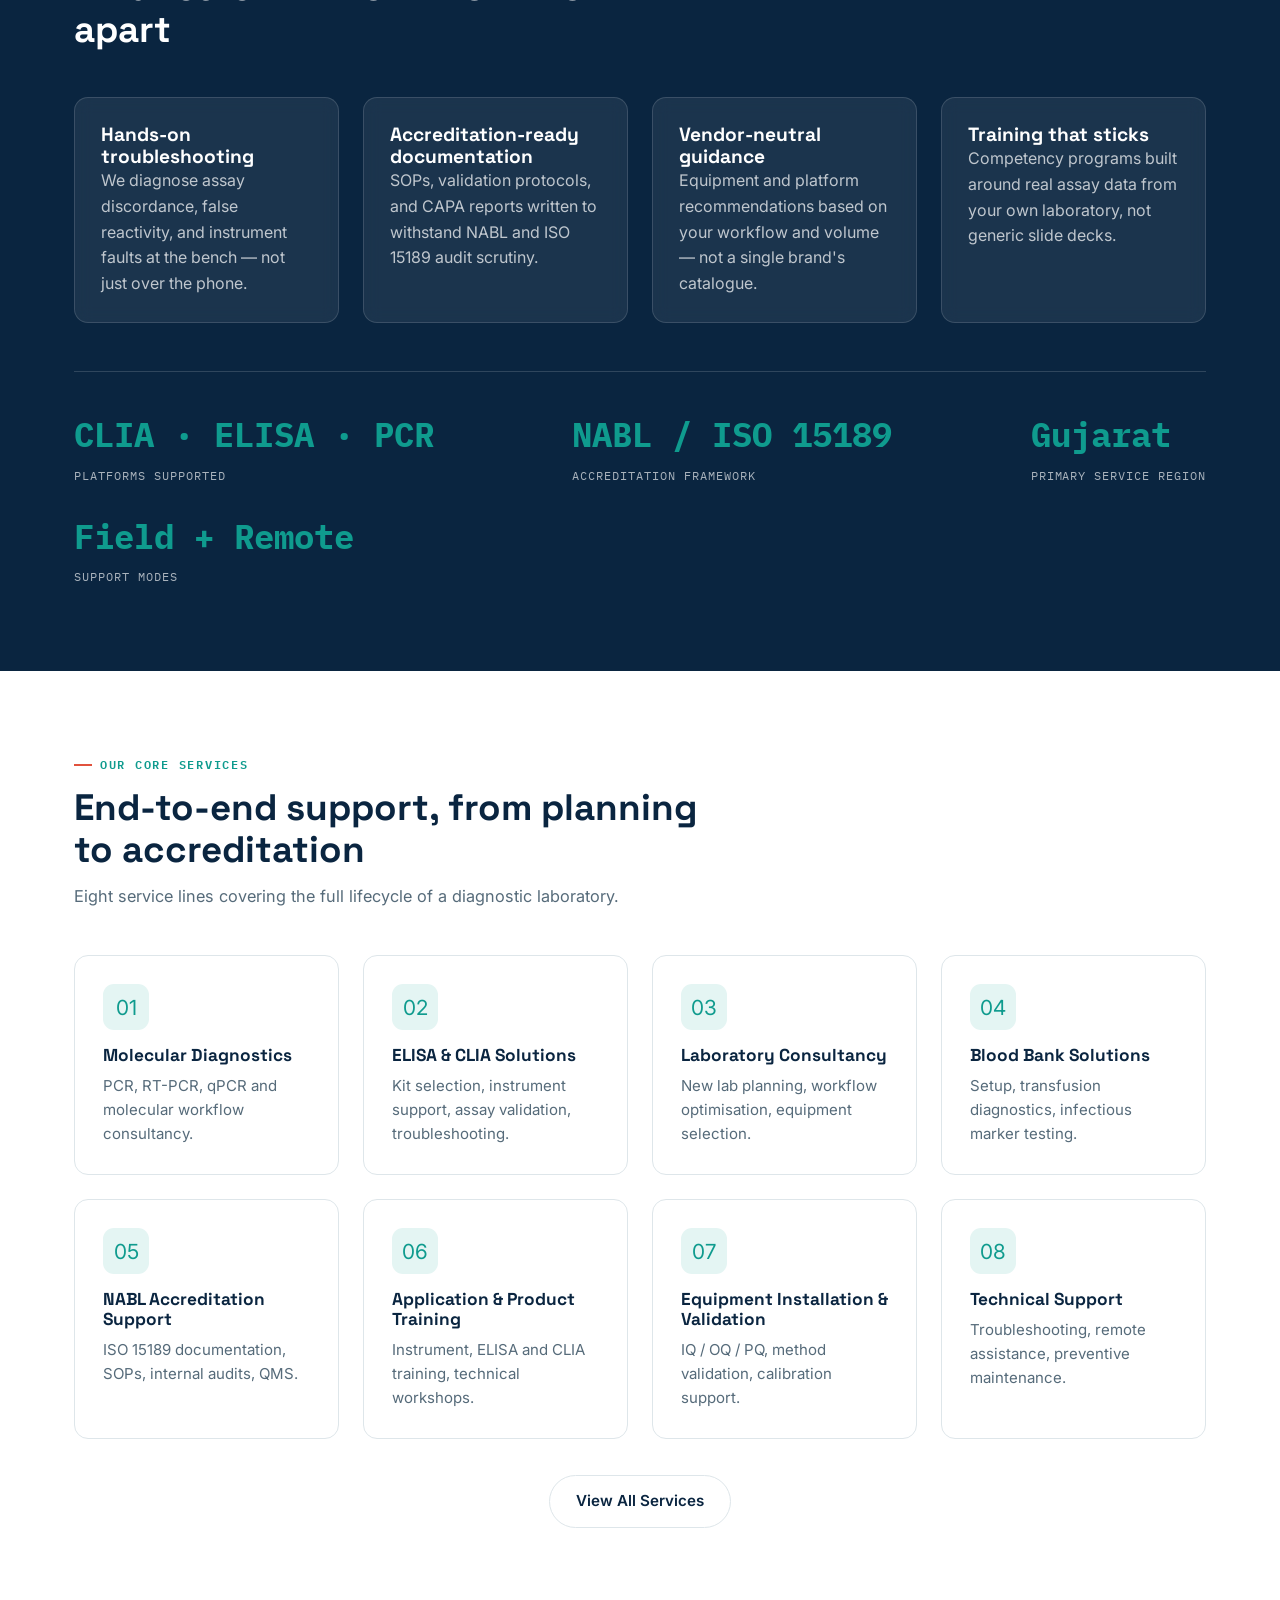
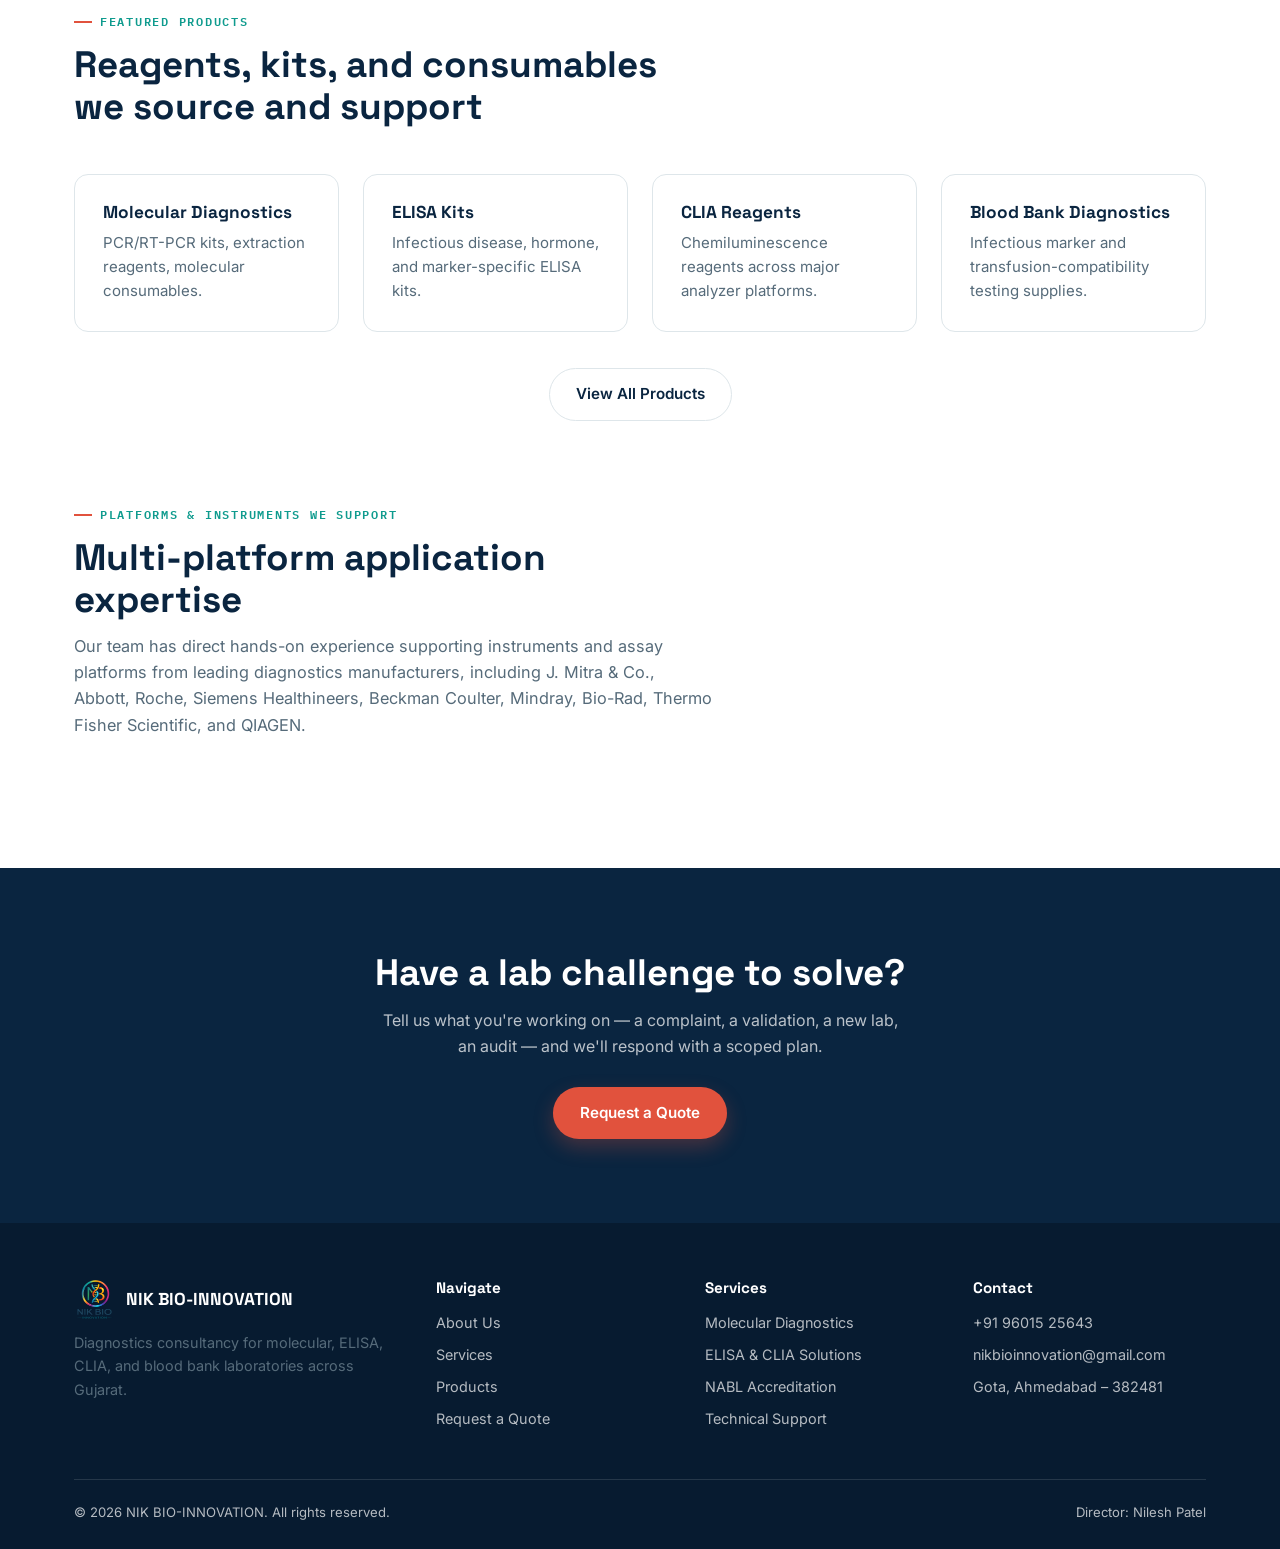
==== commit 77687e37: "Update index.html" ====
--- a/index.html
+++ b/index.html
@@ -14,7 +14,7 @@
 <header class="site">
   <nav class="nav">
     <a href="index.html" class="brand">
-      <div class="brand-mark"><img src="assets/logo-icon.png" alt="NIK BIO-INNOVATION logo"></div>
+      <div class="brand-mark"><img src="../assets/logo-icon.png" alt="NIK BIO-INNOVATION logo"></div>
       <div class="brand-name">NIK BIO-INNOVATION<span>Diagnostics Consultancy</span></div>
     </a>
     <ul class="nav-links">
